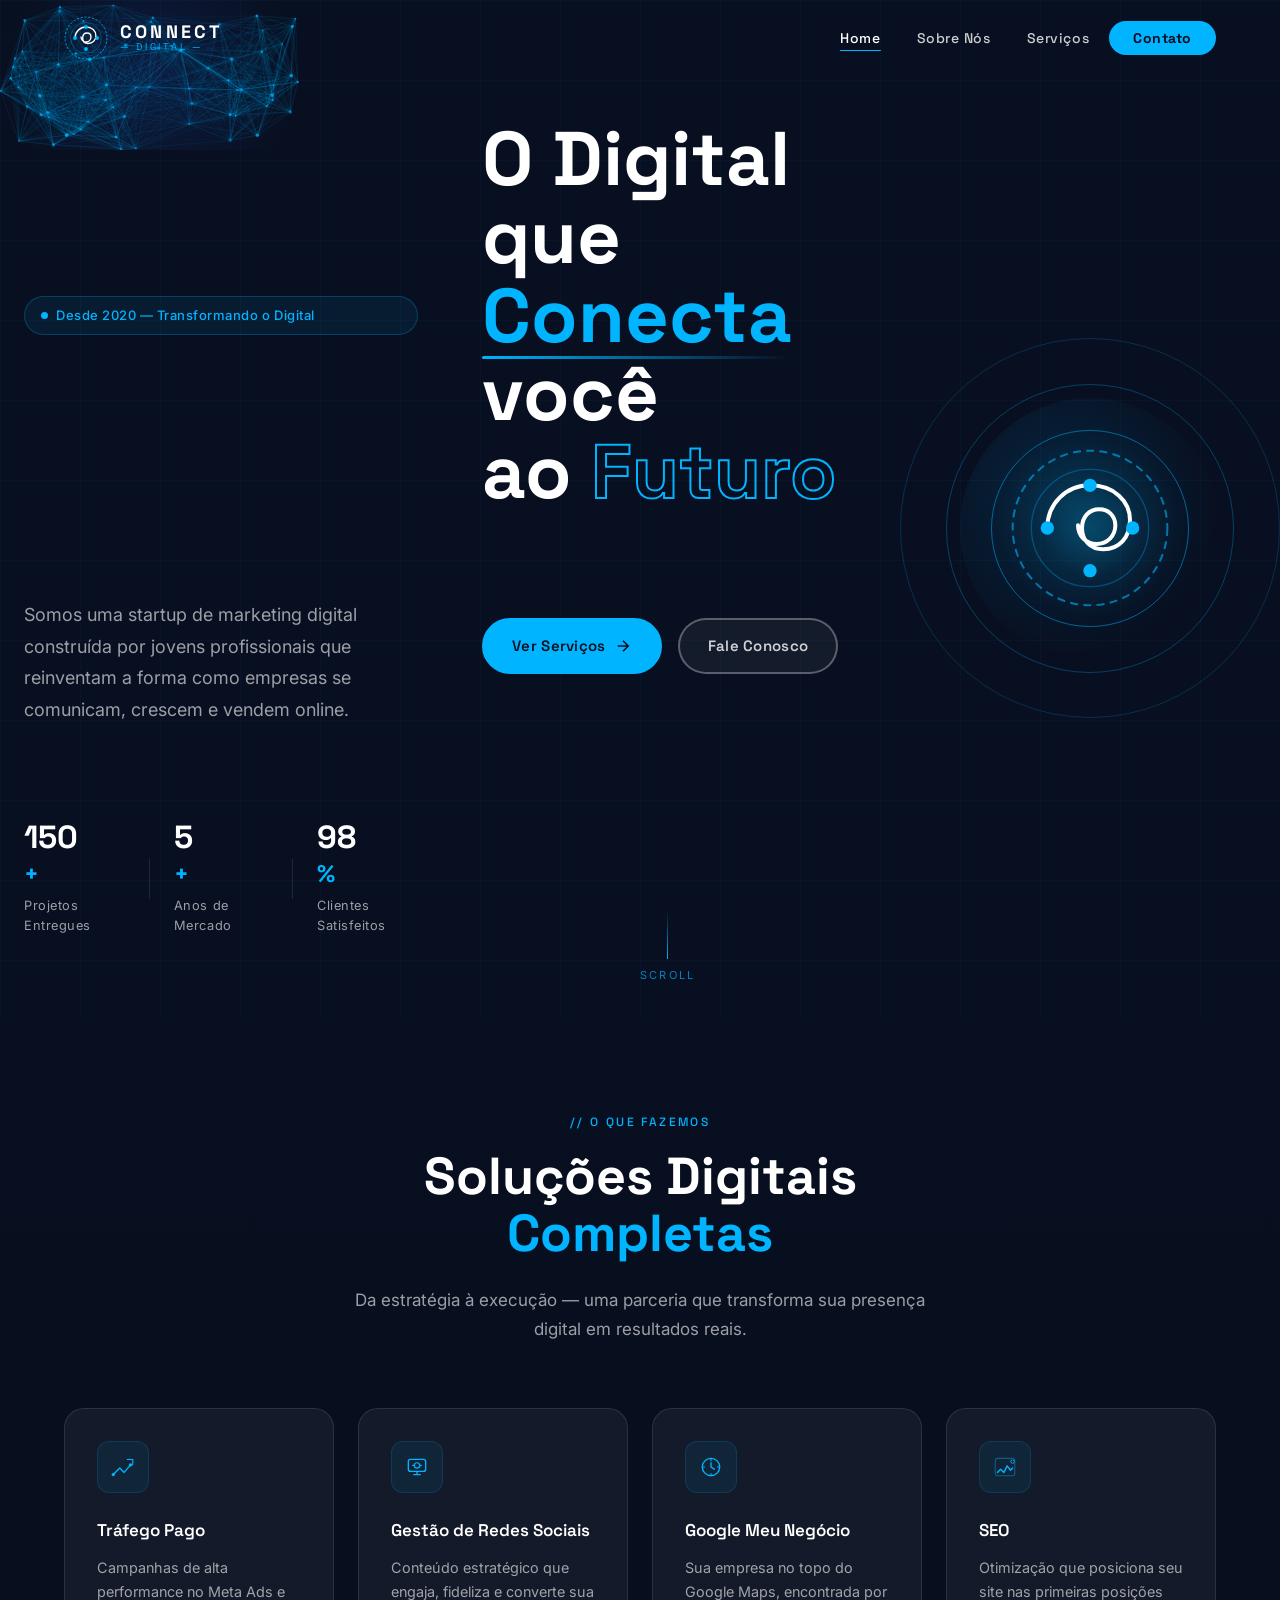
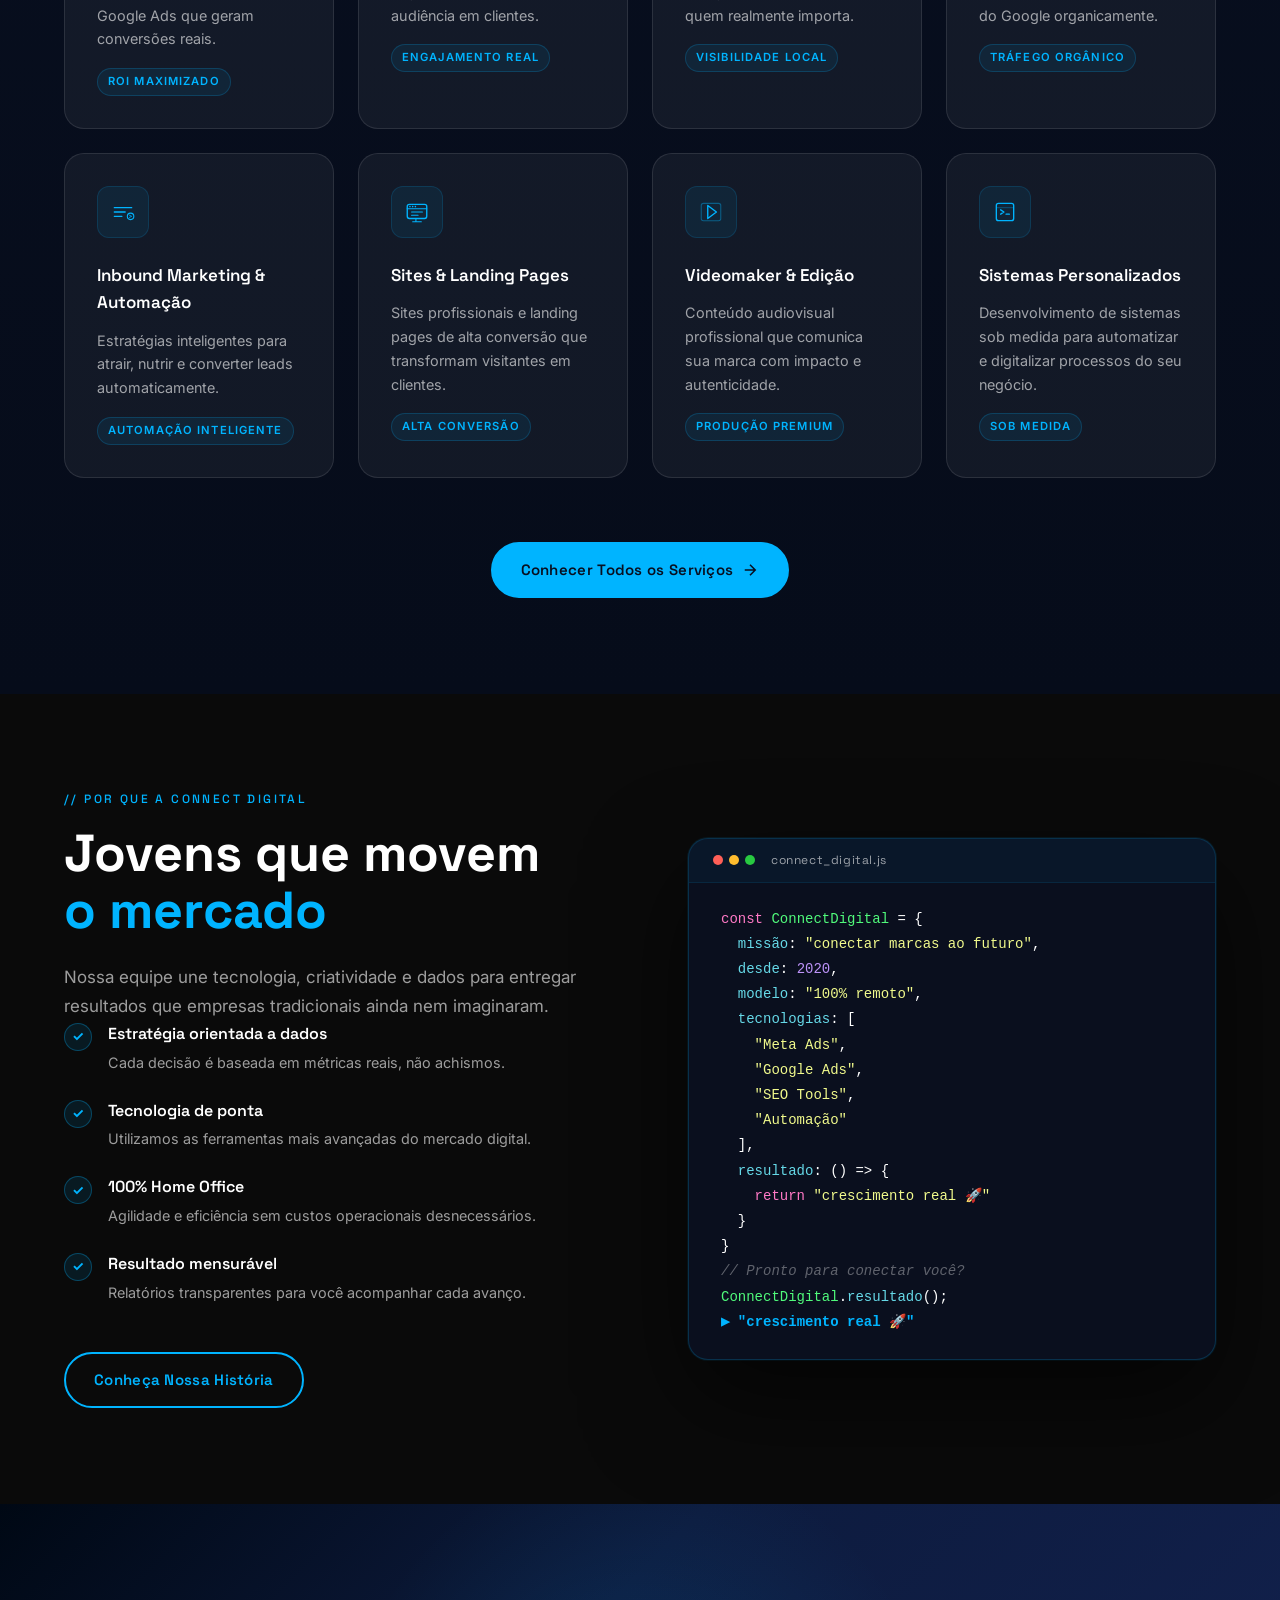
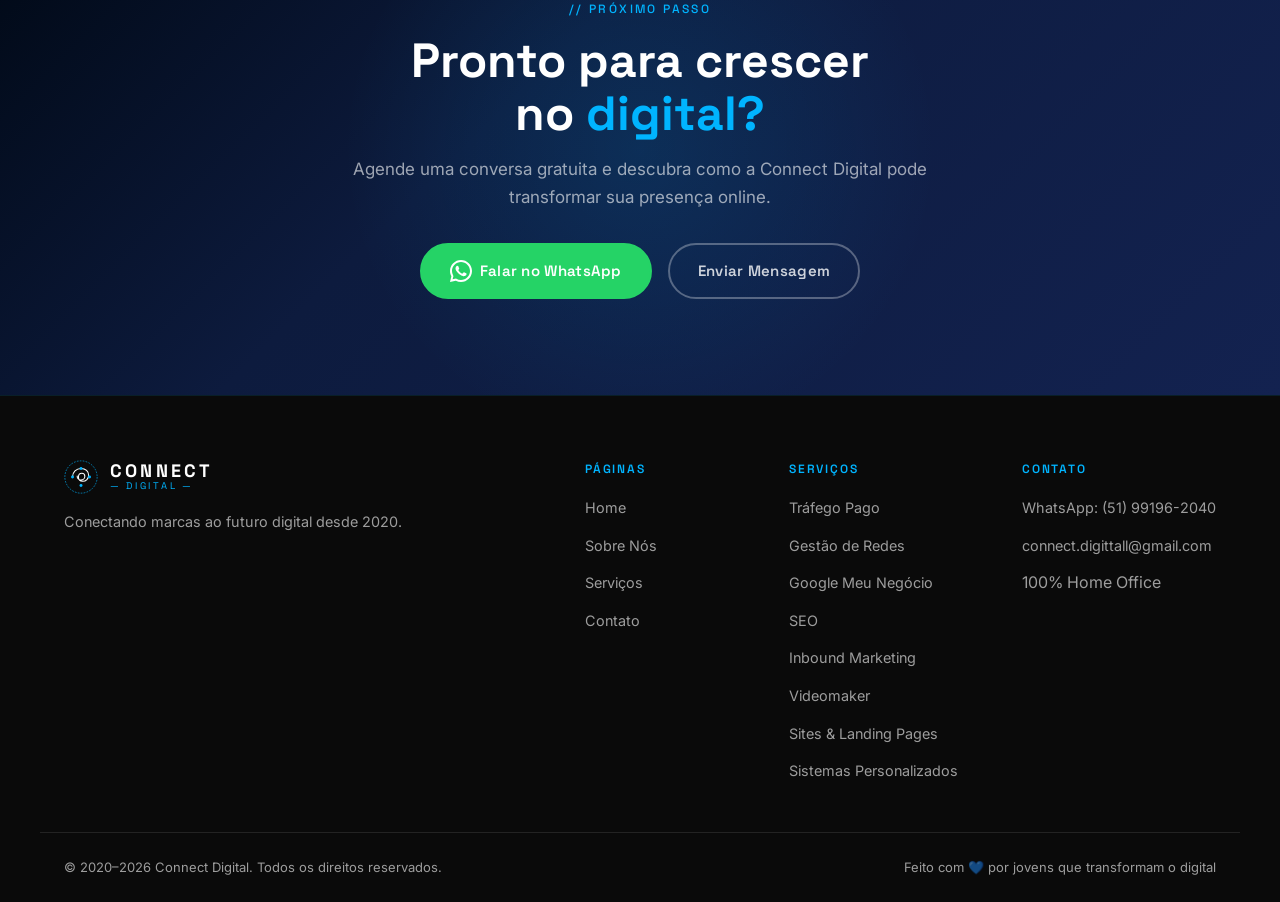
==== index.html @ 00c03a77 "feat: site institucional Connect Digital v1.0 - Home com hero animado e canvas de particulas interat" ====
<!DOCTYPE html>
<html lang="pt-BR">
<head>
  <meta charset="UTF-8" />
  <meta name="viewport" content="width=device-width, initial-scale=1.0" />
  <title>Connect Digital | Agência de Marketing Digital</title>
  <meta name="description" content="Connect Digital — Startup de marketing digital especializada em tráfego pago, gestão de redes sociais, SEO, Google Meu Negócio e muito mais. Desde 2020 transformando negócios no ambiente digital." />
  <meta name="keywords" content="marketing digital, tráfego pago, gestão de redes sociais, SEO, Google Meu Negócio, inbound marketing, videomaker" />
  <link rel="canonical" href="index.html" />
  <link rel="preconnect" href="https://fonts.googleapis.com" />
  <link rel="preconnect" href="https://fonts.gstatic.com" crossorigin />
  <link href="https://fonts.googleapis.com/css2?family=Space+Grotesk:wght@300;400;500;600;700&family=Inter:wght@300;400;500;600&display=swap" rel="stylesheet" />
  <link rel="stylesheet" href="assets/css/main.css" />
  <link rel="stylesheet" href="assets/css/home.css" />
</head>
<body>

  <!-- NAV -->
  <nav class="navbar" id="navbar" role="navigation" aria-label="Navegação principal">
    <div class="nav-container">
      <a href="index.html" class="nav-logo" aria-label="Connect Digital - Página inicial">
        <div class="logo-icon">
          <svg viewBox="0 0 80 80" fill="none" xmlns="http://www.w3.org/2000/svg" aria-hidden="true">
            <circle cx="40" cy="40" r="38" stroke="#00B4FF" stroke-width="1.5" stroke-dasharray="4 3"/>
            <circle cx="40" cy="40" r="28" stroke="#00B4FF" stroke-width="1" opacity="0.5"/>
            <path d="M20 40 C20 29 29 20 40 20 C51 20 58 27 58 36 C58 44 52 50 44 50 C38 50 34 46 34 40 C34 35 37 31 42 31 C46 31 49 34 49 38 C49 43 45 47 40 47 C35 47 31 43 31 38" stroke="white" stroke-width="2.5" stroke-linecap="round" fill="none"/>
            <circle cx="20" cy="40" r="3.5" fill="#00B4FF"/>
            <circle cx="40" cy="20" r="3.5" fill="#00B4FF"/>
            <circle cx="60" cy="40" r="3.5" fill="#00B4FF"/>
            <circle cx="40" cy="60" r="3.5" fill="#00B4FF"/>
          </svg>
        </div>
        <div class="logo-text">
          <span class="logo-name">CONNECT</span>
          <span class="logo-sub">— DIGITAL —</span>
        </div>
      </a>

      <button class="nav-toggle" id="navToggle" aria-label="Abrir menu" aria-expanded="false" aria-controls="navMenu">
        <span></span><span></span><span></span>
      </button>

      <ul class="nav-menu" id="navMenu" role="menubar">
        <li role="none"><a href="index.html" class="nav-link active" role="menuitem">Home</a></li>
        <li role="none"><a href="sobre.html" class="nav-link" role="menuitem">Sobre Nós</a></li>
        <li role="none"><a href="servicos.html" class="nav-link" role="menuitem">Serviços</a></li>
        <li role="none"><a href="contato.html" class="nav-link nav-cta" role="menuitem" id="navCtaBtn">Contato</a></li>
      </ul>
    </div>
  </nav>

  <!-- HERO -->
  <section class="hero" id="hero" aria-label="Seção principal">
    <canvas class="hero-canvas" id="heroCanvas" aria-hidden="true"></canvas>
    <div class="hero-grid-overlay" aria-hidden="true"></div>

    <div class="hero-content">
      <div class="hero-badge" aria-label="Desde 2020">
        <span class="badge-dot" aria-hidden="true"></span>
        Desde 2020 — Transformando o Digital
      </div>

      <h1 class="hero-title">
        O Digital que<br/>
        <span class="hero-title-accent">Conecta</span> você<br/>
        ao <span class="hero-title-stroke">Futuro</span>
      </h1>

      <p class="hero-desc">
        Somos uma startup de marketing digital construída por jovens profissionais que reinventam a forma como empresas se comunicam, crescem e vendem online.
      </p>

      <div class="hero-actions">
        <a href="servicos.html" class="btn btn-primary" id="heroServicesBtn">
          <span>Ver Serviços</span>
          <svg viewBox="0 0 24 24" fill="none" stroke="currentColor" stroke-width="2" aria-hidden="true"><path d="M5 12h14M12 5l7 7-7 7"/></svg>
        </a>
        <a href="contato.html" class="btn btn-ghost" id="heroContactBtn">
          Fale Conosco
        </a>
      </div>

      <div class="hero-stats" role="list" aria-label="Estatísticas da empresa">
        <div class="stat-item" role="listitem">
          <span class="stat-number" data-target="150">0</span><span class="stat-symbol">+</span>
          <span class="stat-label">Projetos Entregues</span>
        </div>
        <div class="stat-divider" aria-hidden="true"></div>
        <div class="stat-item" role="listitem">
          <span class="stat-number" data-target="5">0</span><span class="stat-symbol">+</span>
          <span class="stat-label">Anos de Mercado</span>
        </div>
        <div class="stat-divider" aria-hidden="true"></div>
        <div class="stat-item" role="listitem">
          <span class="stat-number" data-target="98">0</span><span class="stat-symbol">%</span>
          <span class="stat-label">Clientes Satisfeitos</span>
        </div>
      </div>
    </div>

    <div class="hero-visual" aria-hidden="true">
      <div class="orb-container">
        <div class="orb orb-1"></div>
        <div class="orb orb-2"></div>
        <div class="orb orb-3"></div>
        <div class="ring ring-1"></div>
        <div class="ring ring-2"></div>
        <div class="ring ring-3"></div>
        <div class="center-icon">
          <svg viewBox="0 0 120 120" fill="none" xmlns="http://www.w3.org/2000/svg">
            <circle cx="60" cy="60" r="58" stroke="#00B4FF" stroke-width="1.5" stroke-dasharray="6 4" opacity="0.6"/>
            <circle cx="60" cy="60" r="44" stroke="#00B4FF" stroke-width="1" opacity="0.3"/>
            <path d="M28 60 C28 42 42 28 60 28 C78 28 90 40 90 54 C90 67 82 76 70 76 C60 76 54 69 54 60 C54 52 59 46 67 46 C74 46 79 51 79 58 C79 66 73 72 65 72 C57 72 51 66 51 58" stroke="white" stroke-width="3" stroke-linecap="round" fill="none"/>
            <circle cx="28" cy="60" r="5" fill="#00B4FF"/>
            <circle cx="60" cy="28" r="5" fill="#00B4FF"/>
            <circle cx="92" cy="60" r="5" fill="#00B4FF"/>
            <circle cx="60" cy="92" r="5" fill="#00B4FF"/>
          </svg>
        </div>
      </div>
    </div>

    <div class="hero-scroll" aria-label="Role para baixo">
      <div class="scroll-line"></div>
      <span>scroll</span>
    </div>
  </section>

  <!-- SERVICES PREVIEW -->
  <section class="services-preview" id="servicesPreview" aria-labelledby="servicesPreviewTitle">
    <div class="section-container">
      <div class="section-label" aria-hidden="true">// O que fazemos</div>
      <h2 class="section-title" id="servicesPreviewTitle">Soluções Digitais<br/><span class="accent">Completas</span></h2>
      <p class="section-desc">Da estratégia à execução — uma parceria que transforma sua presença digital em resultados reais.</p>

      <div class="services-grid">

        <article class="service-card" id="serviceCard1" tabindex="0">
          <div class="service-icon" aria-hidden="true">
            <svg viewBox="0 0 48 48" fill="none" xmlns="http://www.w3.org/2000/svg">
              <path d="M6 38L18 26L26 34L38 20" stroke="#00B4FF" stroke-width="2.5" stroke-linecap="round" stroke-linejoin="round"/>
              <circle cx="6" cy="38" r="3" fill="#00B4FF"/>
              <circle cx="38" cy="20" r="3" fill="#00B4FF"/>
              <path d="M32 10h10v10" stroke="#00B4FF" stroke-width="2" stroke-linecap="round"/>
            </svg>
          </div>
          <h3 class="service-title">Tráfego Pago</h3>
          <p class="service-desc">Campanhas de alta performance no Meta Ads e Google Ads que geram conversões reais.</p>
          <div class="service-tag">ROI Maximizado</div>
        </article>

        <article class="service-card" id="serviceCard2" tabindex="0">
          <div class="service-icon" aria-hidden="true">
            <svg viewBox="0 0 48 48" fill="none" xmlns="http://www.w3.org/2000/svg">
              <rect x="8" y="10" width="32" height="22" rx="4" stroke="#00B4FF" stroke-width="2.5"/>
              <path d="M18 38h12M24 32v6" stroke="#00B4FF" stroke-width="2.5" stroke-linecap="round"/>
              <circle cx="24" cy="21" r="5" stroke="#00B4FF" stroke-width="2"/>
              <path d="M16 21h2M30 21h2" stroke="#00B4FF" stroke-width="2" stroke-linecap="round"/>
            </svg>
          </div>
          <h3 class="service-title">Gestão de Redes Sociais</h3>
          <p class="service-desc">Conteúdo estratégico que engaja, fideliza e converte sua audiência em clientes.</p>
          <div class="service-tag">Engajamento Real</div>
        </article>

        <article class="service-card" id="serviceCard3" tabindex="0">
          <div class="service-icon" aria-hidden="true">
            <svg viewBox="0 0 48 48" fill="none" xmlns="http://www.w3.org/2000/svg">
              <circle cx="24" cy="24" r="16" stroke="#00B4FF" stroke-width="2.5"/>
              <path d="M24 8v4M24 36v4M8 24h4M36 24h4" stroke="#00B4FF" stroke-width="2" stroke-linecap="round"/>
              <path d="M24 16v8l6 4" stroke="#00B4FF" stroke-width="2.5" stroke-linecap="round"/>
            </svg>
          </div>
          <h3 class="service-title">Google Meu Negócio</h3>
          <p class="service-desc">Sua empresa no topo do Google Maps, encontrada por quem realmente importa.</p>
          <div class="service-tag">Visibilidade Local</div>
        </article>

        <article class="service-card" id="serviceCard4" tabindex="0">
          <div class="service-icon" aria-hidden="true">
            <svg viewBox="0 0 48 48" fill="none" xmlns="http://www.w3.org/2000/svg">
              <path d="M10 34l6-6 6 6 6-12 6 8 4-4" stroke="#00B4FF" stroke-width="2.5" stroke-linecap="round" stroke-linejoin="round"/>
              <rect x="6" y="8" width="36" height="32" rx="4" stroke="#00B4FF" stroke-width="2" opacity="0.4"/>
              <circle cx="38" cy="14" r="4" fill="#00B4FF" opacity="0.8"/>
              <path d="M36 14h4M38 12v4" stroke="#0D1B3E" stroke-width="1.5" stroke-linecap="round"/>
            </svg>
          </div>
          <h3 class="service-title">SEO</h3>
          <p class="service-desc">Otimização que posiciona seu site nas primeiras posições do Google organicamente.</p>
          <div class="service-tag">Tráfego Orgânico</div>
        </article>

        <article class="service-card" id="serviceCard5" tabindex="0">
          <div class="service-icon" aria-hidden="true">
            <svg viewBox="0 0 48 48" fill="none" xmlns="http://www.w3.org/2000/svg">
              <path d="M8 16h32M8 24h20M8 32h14" stroke="#00B4FF" stroke-width="2.5" stroke-linecap="round"/>
              <circle cx="38" cy="32" r="6" stroke="#00B4FF" stroke-width="2"/>
              <path d="M36 30l4 2-4 2" stroke="#00B4FF" stroke-width="1.5" stroke-linecap="round" stroke-linejoin="round"/>
            </svg>
          </div>
          <h3 class="service-title">Inbound Marketing & Automação</h3>
          <p class="service-desc">Estratégias inteligentes para atrair, nutrir e converter leads automaticamente.</p>
          <div class="service-tag">Automação Inteligente</div>
        </article>

        <article class="service-card" id="serviceCard7" tabindex="0">
          <div class="service-icon" aria-hidden="true">
            <svg viewBox="0 0 48 48" fill="none" xmlns="http://www.w3.org/2000/svg">
              <rect x="6" y="10" width="36" height="26" rx="4" stroke="#00B4FF" stroke-width="2.5"/>
              <path d="M6 18h36" stroke="#00B4FF" stroke-width="2" stroke-linecap="round"/>
              <circle cx="11" cy="14" r="1.5" fill="#00B4FF"/>
              <circle cx="16" cy="14" r="1.5" fill="#00B4FF"/>
              <circle cx="21" cy="14" r="1.5" fill="#00B4FF"/>
              <path d="M14 24h20M14 30h12" stroke="#00B4FF" stroke-width="2" stroke-linecap="round"/>
              <path d="M22 36v6M16 42h16" stroke="#00B4FF" stroke-width="2" stroke-linecap="round"/>
            </svg>
          </div>
          <h3 class="service-title">Sites & Landing Pages</h3>
          <p class="service-desc">Sites profissionais e landing pages de alta conversão que transformam visitantes em clientes.</p>
          <div class="service-tag">Alta Conversão</div>
        </article>

        <article class="service-card" id="serviceCard8" tabindex="0">
          <div class="service-icon" aria-hidden="true">
            <svg viewBox="0 0 48 48" fill="none" xmlns="http://www.w3.org/2000/svg">
              <path d="M18 12l16 12-16 12V12z" stroke="#00B4FF" stroke-width="2.5" stroke-linejoin="round" fill="none"/>
              <rect x="6" y="8" width="36" height="32" rx="4" stroke="#00B4FF" stroke-width="2" opacity="0.4"/>
            </svg>
          </div>
          <h3 class="service-title">Videomaker & Edição</h3>
          <p class="service-desc">Conteúdo audiovisual profissional que comunica sua marca com impacto e autenticidade.</p>
          <div class="service-tag">Produção Premium</div>
        </article>

        <article class="service-card" id="serviceCard9" tabindex="0">
          <div class="service-icon" aria-hidden="true">
            <svg viewBox="0 0 48 48" fill="none" xmlns="http://www.w3.org/2000/svg">
              <rect x="8" y="8" width="32" height="32" rx="4" stroke="#00B4FF" stroke-width="2.5"/>
              <path d="M16 20l6 4-6 4" stroke="#00B4FF" stroke-width="2.5" stroke-linecap="round" stroke-linejoin="round"/>
              <path d="M26 28h6" stroke="#00B4FF" stroke-width="2.5" stroke-linecap="round"/>
              <path d="M8 16h32" stroke="#00B4FF" stroke-width="1.5" opacity="0.4"/>
            </svg>
          </div>
          <h3 class="service-title">Sistemas Personalizados</h3>
          <p class="service-desc">Desenvolvimento de sistemas sob medida para automatizar e digitalizar processos do seu negócio.</p>
          <div class="service-tag">Sob Medida</div>
        </article>

      </div>

      <div class="services-cta">
        <a href="servicos.html" class="btn btn-primary" id="allServicesBtn">
          <span>Conhecer Todos os Serviços</span>
          <svg viewBox="0 0 24 24" fill="none" stroke="currentColor" stroke-width="2" aria-hidden="true"><path d="M5 12h14M12 5l7 7-7 7"/></svg>
        </a>
      </div>
    </div>
  </section>

  <!-- WHY US -->
  <section class="why-us" id="whyUs" aria-labelledby="whyUsTitle">
    <div class="section-container">
      <div class="why-content">
        <div class="section-label" aria-hidden="true">// Por que a Connect Digital</div>
        <h2 class="section-title" id="whyUsTitle">Jovens que movem<br/><span class="accent">o mercado</span></h2>
        <p class="section-desc">Nossa equipe une tecnologia, criatividade e dados para entregar resultados que empresas tradicionais ainda nem imaginaram.</p>

        <div class="why-list" role="list">
          <div class="why-item" role="listitem">
            <div class="why-check" aria-hidden="true">✓</div>
            <div>
              <strong>Estratégia orientada a dados</strong>
              <p>Cada decisão é baseada em métricas reais, não achismos.</p>
            </div>
          </div>
          <div class="why-item" role="listitem">
            <div class="why-check" aria-hidden="true">✓</div>
            <div>
              <strong>Tecnologia de ponta</strong>
              <p>Utilizamos as ferramentas mais avançadas do mercado digital.</p>
            </div>
          </div>
          <div class="why-item" role="listitem">
            <div class="why-check" aria-hidden="true">✓</div>
            <div>
              <strong>100% Home Office</strong>
              <p>Agilidade e eficiência sem custos operacionais desnecessários.</p>
            </div>
          </div>
          <div class="why-item" role="listitem">
            <div class="why-check" aria-hidden="true">✓</div>
            <div>
              <strong>Resultado mensurável</strong>
              <p>Relatórios transparentes para você acompanhar cada avanço.</p>
            </div>
          </div>
        </div>

        <a href="sobre.html" class="btn btn-secondary" id="aboutUsBtn">Conheça Nossa História</a>
      </div>

      <div class="why-visual" aria-hidden="true">
        <div class="tech-window">
          <div class="window-bar">
            <div class="window-dots">
              <span></span><span></span><span></span>
            </div>
            <span class="window-title">connect_digital.js</span>
          </div>
          <div class="window-code">
            <pre><code><span class="code-keyword">const</span> <span class="code-var">ConnectDigital</span> = {
  <span class="code-prop">missão</span>: <span class="code-string">"conectar marcas ao futuro"</span>,
  <span class="code-prop">desde</span>: <span class="code-number">2020</span>,
  <span class="code-prop">modelo</span>: <span class="code-string">"100% remoto"</span>,
  <span class="code-prop">tecnologias</span>: [
    <span class="code-string">"Meta Ads"</span>,
    <span class="code-string">"Google Ads"</span>,
    <span class="code-string">"SEO Tools"</span>,
    <span class="code-string">"Automação"</span>
  ],
  <span class="code-prop">resultado</span>: () =&gt; {
    <span class="code-keyword">return</span> <span class="code-string">"crescimento real 🚀"</span>
  }
}
<span class="code-comment">// Pronto para conectar você?</span>
<span class="code-var">ConnectDigital</span>.<span class="code-prop">resultado</span>();
<span class="code-output">▶ "crescimento real 🚀"</span></code></pre>
          </div>
        </div>
      </div>
    </div>
  </section>

  <!-- CTA SECTION -->
  <section class="cta-section" id="ctaSection" aria-labelledby="ctaTitle">
    <div class="cta-bg" aria-hidden="true"></div>
    <div class="cta-container">
      <div class="section-label" aria-hidden="true">// Próximo passo</div>
      <h2 class="cta-title" id="ctaTitle">Pronto para crescer<br/>no <span class="accent">digital?</span></h2>
      <p class="cta-desc">Agende uma conversa gratuita e descubra como a Connect Digital pode transformar sua presença online.</p>
      <div class="cta-actions">
        <a href="https://wa.me/5551991962040?text=Olá!%20Vim%20pelo%20site%20da%20Connect%20Digital%20e%20gostaria%20de%20saber%20mais%20sobre%20os%20serviços."
           class="btn btn-whatsapp" id="ctaWhatsappBtn" target="_blank" rel="noopener noreferrer">
          <svg viewBox="0 0 24 24" fill="currentColor" aria-hidden="true"><path d="M17.472 14.382c-.297-.149-1.758-.867-2.03-.967-.273-.099-.471-.148-.67.15-.197.297-.767.966-.94 1.164-.173.199-.347.223-.644.075-.297-.15-1.255-.463-2.39-1.475-.883-.788-1.48-1.761-1.653-2.059-.173-.297-.018-.458.13-.606.134-.133.298-.347.446-.52.149-.174.198-.298.298-.497.099-.198.05-.371-.025-.52-.075-.149-.669-1.612-.916-2.207-.242-.579-.487-.5-.669-.51-.173-.008-.371-.01-.57-.01-.198 0-.52.074-.792.372-.272.297-1.04 1.016-1.04 2.479 0 1.462 1.065 2.875 1.213 3.074.149.198 2.096 3.2 5.077 4.487.709.306 1.262.489 1.694.625.712.227 1.36.195 1.871.118.571-.085 1.758-.719 2.006-1.413.248-.694.248-1.289.173-1.413-.074-.124-.272-.198-.57-.347z"/><path d="M12 0C5.373 0 0 5.373 0 12c0 2.111.547 4.094 1.508 5.818L0 24l6.335-1.492A11.955 11.955 0 0012 24c6.627 0 12-5.373 12-12S18.627 0 12 0zm0 21.818a9.808 9.808 0 01-5.034-1.386l-.362-.214-3.75.883.929-3.655-.235-.374A9.794 9.794 0 012.182 12C2.182 6.579 6.579 2.182 12 2.182S21.818 6.579 21.818 12 17.421 21.818 12 21.818z"/></svg>
          <span>Falar no WhatsApp</span>
        </a>
        <a href="contato.html" class="btn btn-outline-light" id="ctaFormBtn">Enviar Mensagem</a>
      </div>
    </div>
  </section>

  <!-- FOOTER -->
  <footer class="footer" role="contentinfo">
    <div class="footer-container">
      <div class="footer-brand">
        <a href="index.html" class="nav-logo" aria-label="Connect Digital">
          <div class="logo-icon logo-icon-sm">
            <svg viewBox="0 0 80 80" fill="none" xmlns="http://www.w3.org/2000/svg" aria-hidden="true">
              <circle cx="40" cy="40" r="38" stroke="#00B4FF" stroke-width="1.5" stroke-dasharray="4 3"/>
              <path d="M20 40 C20 29 29 20 40 20 C51 20 58 27 58 36 C58 44 52 50 44 50 C38 50 34 46 34 40 C34 35 37 31 42 31 C46 31 49 34 49 38 C49 43 45 47 40 47 C35 47 31 43 31 38" stroke="white" stroke-width="2.5" stroke-linecap="round" fill="none"/>
              <circle cx="20" cy="40" r="3.5" fill="#00B4FF"/>
              <circle cx="40" cy="20" r="3.5" fill="#00B4FF"/>
              <circle cx="60" cy="40" r="3.5" fill="#00B4FF"/>
              <circle cx="40" cy="60" r="3.5" fill="#00B4FF"/>
            </svg>
          </div>
          <div class="logo-text">
            <span class="logo-name">CONNECT</span>
            <span class="logo-sub">— DIGITAL —</span>
          </div>
        </a>
        <p class="footer-tagline">Conectando marcas ao futuro digital desde 2020.</p>
      </div>

      <nav class="footer-nav" aria-label="Links do rodapé">
        <div class="footer-col">
          <h4 class="footer-col-title">Páginas</h4>
          <ul>
            <li><a href="index.html">Home</a></li>
            <li><a href="sobre.html">Sobre Nós</a></li>
            <li><a href="servicos.html">Serviços</a></li>
            <li><a href="contato.html">Contato</a></li>
          </ul>
        </div>
        <div class="footer-col">
          <h4 class="footer-col-title">Serviços</h4>
          <ul>
            <li><a href="servicos.html">Tráfego Pago</a></li>
            <li><a href="servicos.html">Gestão de Redes</a></li>
            <li><a href="servicos.html">Google Meu Negócio</a></li>
            <li><a href="servicos.html">SEO</a></li>
            <li><a href="servicos.html">Inbound Marketing</a></li>
            <li><a href="servicos.html">Videomaker</a></li>
            <li><a href="servicos.html">Sites & Landing Pages</a></li>
            <li><a href="servicos.html">Sistemas Personalizados</a></li>
          </ul>
        </div>
        <div class="footer-col">
          <h4 class="footer-col-title">Contato</h4>
          <ul>
            <li>
              <a href="https://wa.me/5551991962040" target="_blank" rel="noopener noreferrer">
                WhatsApp: (51) 99196-2040
              </a>
            </li>
            <li>
              <a href="mailto:connect.digittall@gmail.com">connect.digittall@gmail.com</a>
            </li>
            <li><span style="opacity:0.6;">100% Home Office</span></li>
          </ul>
        </div>
      </nav>
    </div>

    <div class="footer-bottom">
      <p>© 2020–<span id="currentYear"></span> Connect Digital. Todos os direitos reservados.</p>
      <p>Feito com 💙 por jovens que transformam o digital</p>
    </div>
  </footer>

  <script src="assets/js/main.js"></script>
  <script src="assets/js/home.js"></script>
</body>
</html>
---- assets/css/main.css ----
/* =========================================
   CONNECT DIGITAL — main.css
   Design System: Navy + Electric Blue + Black
   ========================================= */

/* -- Imports & Reset -- */
*, *::before, *::after { box-sizing: border-box; margin: 0; padding: 0; }

:root {
  /* Brand Colors */
  --navy-deep:    #080F20;
  --navy-dark:    #0D1B3E;
  --navy-mid:     #132250;
  --navy-light:   #1A2E68;
  --blue-bright:  #00B4FF;
  --blue-glow:    #00D4FF;
  --blue-dim:     #0078B4;
  --black:        #000000;
  --black-soft:   #0A0A0A;
  --white:        #FFFFFF;
  --white-80:     rgba(255,255,255,0.80);
  --white-60:     rgba(255,255,255,0.60);
  --white-30:     rgba(255,255,255,0.30);
  --white-10:     rgba(255,255,255,0.10);
  --white-05:     rgba(255,255,255,0.05);

  /* Typography */
  --font-display: 'Space Grotesk', sans-serif;
  --font-body:    'Inter', sans-serif;

  /* Spacing (8pt grid) */
  --sp-1: 4px;  --sp-2: 8px;  --sp-3: 12px; --sp-4: 16px;
  --sp-5: 24px; --sp-6: 32px; --sp-7: 48px; --sp-8: 64px; --sp-9: 96px;

  /* Transitions */
  --ease-out: cubic-bezier(0.22,1,0.36,1);
  --ease-spring: cubic-bezier(0.34,1.56,0.64,1);
  --dur-fast: 150ms;
  --dur-mid:  300ms;
  --dur-slow: 600ms;

  /* Border radius */
  --r-sm: 6px;  --r-md: 12px; --r-lg: 20px; --r-xl: 32px; --r-full: 9999px;
}

html { scroll-behavior: smooth; font-size: 16px; }

body {
  font-family: var(--font-body);
  background: var(--navy-deep);
  color: var(--white);
  line-height: 1.6;
  overflow-x: hidden;
  -webkit-font-smoothing: antialiased;
}

img { max-width: 100%; display: block; }
a  { color: inherit; text-decoration: none; }
ul { list-style: none; }
button { cursor: pointer; font-family: inherit; border: none; background: none; }

/* -- Typography -- */
.accent { color: var(--blue-bright); }

/* -- Layout -- */
.section-container {
  max-width: 1200px;
  margin: 0 auto;
  padding: 0 var(--sp-5);
}

.section-label {
  font-family: var(--font-display);
  font-size: 0.75rem;
  font-weight: 500;
  letter-spacing: 0.2em;
  text-transform: uppercase;
  color: var(--blue-bright);
  margin-bottom: var(--sp-4);
}

.section-title {
  font-family: var(--font-display);
  font-size: clamp(2rem, 5vw, 3.25rem);
  font-weight: 700;
  line-height: 1.1;
  color: var(--white);
  margin-bottom: var(--sp-5);
}
.section-title.centered { text-align: center; }

.section-desc {
  font-size: 1.0625rem;
  color: var(--white-60);
  line-height: 1.7;
  max-width: 600px;
}

/* ============================================================
   NAVBAR
   ============================================================ */
.navbar {
  position: fixed; top: 0; left: 0; width: 100%; z-index: 1000;
  padding: var(--sp-4) 0;
  transition: background var(--dur-mid) var(--ease-out),
              box-shadow var(--dur-mid) var(--ease-out),
              padding var(--dur-mid) var(--ease-out);
}

.navbar.scrolled {
  background: rgba(8,15,32,0.95);
  backdrop-filter: blur(20px);
  -webkit-backdrop-filter: blur(20px);
  box-shadow: 0 1px 0 rgba(0,180,255,0.15);
  padding: var(--sp-3) 0;
}

.nav-container {
  max-width: 1200px;
  margin: 0 auto;
  padding: 0 var(--sp-5);
  display: flex;
  align-items: center;
  justify-content: space-between;
  gap: var(--sp-5);
}

/* Logo */
.nav-logo {
  display: flex;
  align-items: center;
  gap: var(--sp-3);
  flex-shrink: 0;
}

.logo-icon {
  width: 44px;
  height: 44px;
  flex-shrink: 0;
  animation: logoSpin 20s linear infinite;
}

.logo-icon-sm { width: 34px; height: 34px; }

@keyframes logoSpin {
  from { transform: rotate(0deg); }
  to   { transform: rotate(360deg); }
}

.logo-text {
  display: flex;
  flex-direction: column;
  line-height: 1;
  gap: 2px;
}

.logo-name {
  font-family: var(--font-display);
  font-size: 1.125rem;
  font-weight: 700;
  letter-spacing: 0.18em;
  color: var(--white);
}

.logo-sub {
  font-family: var(--font-display);
  font-size: 0.6rem;
  font-weight: 400;
  letter-spacing: 0.28em;
  color: var(--blue-bright);
}

/* Nav Menu */
.nav-menu {
  display: flex;
  align-items: center;
  gap: var(--sp-1);
}

.nav-link {
  font-family: var(--font-display);
  font-size: 0.875rem;
  font-weight: 500;
  letter-spacing: 0.04em;
  color: var(--white-80);
  padding: var(--sp-2) var(--sp-4);
  border-radius: var(--r-sm);
  transition: color var(--dur-fast), background var(--dur-fast);
  position: relative;
}

.nav-link::after {
  content: '';
  position: absolute;
  bottom: 4px; left: 50%;
  transform: translateX(-50%) scaleX(0);
  width: calc(100% - 2rem);
  height: 1px;
  background: var(--blue-bright);
  transition: transform var(--dur-mid) var(--ease-out);
}

.nav-link:hover,
.nav-link.active {
  color: var(--white);
}

.nav-link:hover::after,
.nav-link.active::after {
  transform: translateX(-50%) scaleX(1);
}

.nav-link.nav-cta {
  background: var(--blue-bright);
  color: var(--navy-deep) !important;
  font-weight: 700;
  padding: var(--sp-2) var(--sp-5);
  border-radius: var(--r-full);
  transition: background var(--dur-fast), transform var(--dur-fast),
              box-shadow var(--dur-fast);
}

.nav-link.nav-cta::after { display: none; }

.nav-link.nav-cta:hover {
  background: var(--blue-glow);
  transform: translateY(-1px);
  box-shadow: 0 4px 20px rgba(0,180,255,0.4);
}

/* Hamburger */
.nav-toggle {
  display: none;
  flex-direction: column;
  gap: 5px;
  padding: var(--sp-2);
  border-radius: var(--r-sm);
}

.nav-toggle span {
  display: block;
  width: 24px; height: 2px;
  background: var(--white);
  border-radius: var(--r-full);
  transition: transform var(--dur-mid) var(--ease-out),
              opacity var(--dur-mid);
}

.nav-toggle.open span:nth-child(1) { transform: translateY(7px) rotate(45deg); }
.nav-toggle.open span:nth-child(2) { opacity: 0; }
.nav-toggle.open span:nth-child(3) { transform: translateY(-7px) rotate(-45deg); }

/* ============================================================
   BUTTONS
   Psychology: Primary = action/trust (blue), 
               Ghost = secondary/safe,
               Secondary = aspiration (outlined),
               WhatsApp = green urgency/social proof
   ============================================================ */
.btn {
  display: inline-flex;
  align-items: center;
  justify-content: center;
  gap: var(--sp-2);
  font-family: var(--font-display);
  font-weight: 600;
  font-size: 0.9375rem;
  letter-spacing: 0.02em;
  padding: 14px 28px;
  border-radius: var(--r-full);
  transition: transform var(--dur-fast) var(--ease-out),
              box-shadow var(--dur-fast),
              background var(--dur-fast),
              color var(--dur-fast);
  cursor: pointer;
  border: 2px solid transparent;
  text-decoration: none;
  white-space: nowrap;
}

.btn svg { width: 18px; height: 18px; transition: transform var(--dur-fast) var(--ease-spring); }
.btn:hover svg { transform: translateX(3px); }

/* Primary — Electric Blue (trust + clarity + action) */
.btn-primary {
  background: var(--blue-bright);
  color: var(--navy-deep);
  border-color: var(--blue-bright);
  box-shadow: 0 0 0 rgba(0,180,255,0);
}
.btn-primary:hover {
  background: var(--blue-glow);
  border-color: var(--blue-glow);
  transform: translateY(-2px);
  box-shadow: 0 8px 32px rgba(0,180,255,0.45);
}
.btn-primary:active { transform: translateY(0); }

/* Ghost — Minimal (secondary action, low pressure) */
.btn-ghost {
  background: var(--white-05);
  color: var(--white-80);
  border-color: var(--white-30);
  backdrop-filter: blur(10px);
}
.btn-ghost:hover {
  background: var(--white-10);
  color: var(--white);
  border-color: var(--white-60);
  transform: translateY(-2px);
}

/* Secondary — Outlined Blue (trust, aspiration) */
.btn-secondary {
  background: transparent;
  color: var(--blue-bright);
  border-color: var(--blue-bright);
}
.btn-secondary:hover {
  background: rgba(0,180,255,0.1);
  transform: translateY(-2px);
  box-shadow: 0 4px 20px rgba(0,180,255,0.2);
}

/* Outline Light */
.btn-outline-light {
  background: transparent;
  color: var(--white-80);
  border-color: var(--white-30);
}
.btn-outline-light:hover {
  background: var(--white-10);
  color: var(--white);
  border-color: var(--white-60);
  transform: translateY(-2px);
}

/* WhatsApp — Green (social proof + urgency + action) */
.btn-whatsapp {
  background: #25D366;
  color: var(--white);
  border-color: #25D366;
}
.btn-whatsapp:hover {
  background: #20BA5A;
  border-color: #20BA5A;
  transform: translateY(-2px);
  box-shadow: 0 8px 32px rgba(37,211,102,0.45);
}
.btn-whatsapp svg { width: 22px; height: 22px; }

.btn-full { width: 100%; }

/* ============================================================
   PAGE HERO (inner pages)
   ============================================================ */
.page-hero {
  position: relative;
  padding: 160px 0 80px;
  overflow: hidden;
  text-align: center;
}

.page-hero-bg {
  position: absolute; inset: 0;
  background: linear-gradient(135deg, var(--navy-deep) 0%, var(--navy-dark) 50%, var(--navy-mid) 100%);
}

.page-hero-lines {
  position: absolute; inset: 0;
  background-image:
    linear-gradient(rgba(0,180,255,0.06) 1px, transparent 1px),
    linear-gradient(90deg, rgba(0,180,255,0.06) 1px, transparent 1px);
  background-size: 60px 60px;
  animation: gridShift 20s linear infinite;
}

@keyframes gridShift {
  from { background-position: 0 0; }
  to   { background-position: 60px 60px; }
}

.page-hero-content {
  position: relative;
  z-index: 1;
  max-width: 800px;
  margin: 0 auto;
  padding: 0 var(--sp-5);
}

.page-title {
  font-family: var(--font-display);
  font-size: clamp(2.5rem, 7vw, 4.5rem);
  font-weight: 700;
  line-height: 1.05;
  color: var(--white);
  margin-bottom: var(--sp-4);
}

.page-subtitle {
  font-size: 1.125rem;
  color: var(--white-60);
}

/* Breadcrumb */
.breadcrumb {
  display: flex;
  align-items: center;
  justify-content: center;
  gap: var(--sp-2);
  font-size: 0.8125rem;
  color: var(--white-60);
  margin-bottom: var(--sp-5);
}
.breadcrumb a { color: var(--blue-bright); }
.breadcrumb a:hover { text-decoration: underline; }

/* ============================================================
   CTA SECTION (shared)
   ============================================================ */
.cta-section {
  position: relative;
  padding: var(--sp-9) 0;
  text-align: center;
  overflow: hidden;
}

.cta-bg {
  position: absolute; inset: 0;
  background: linear-gradient(135deg, #000814 0%, var(--navy-dark) 40%, var(--navy-mid) 100%);
}

.cta-bg::before {
  content: '';
  position: absolute;
  width: 600px; height: 600px;
  top: 50%; left: 50%;
  transform: translate(-50%,-50%);
  background: radial-gradient(circle, rgba(0,180,255,0.12) 0%, transparent 70%);
  border-radius: 50%;
  animation: ctaPulse 4s ease-in-out infinite;
}

@keyframes ctaPulse {
  0%, 100% { transform: translate(-50%,-50%) scale(1); opacity: 0.6; }
  50%       { transform: translate(-50%,-50%) scale(1.2); opacity: 1; }
}

.cta-container {
  position: relative;
  z-index: 1;
  max-width: 700px;
  margin: 0 auto;
  padding: 0 var(--sp-5);
}

.cta-title {
  font-family: var(--font-display);
  font-size: clamp(2rem, 5vw, 3rem);
  font-weight: 700;
  line-height: 1.1;
  color: var(--white);
  margin-bottom: var(--sp-4);
}

.cta-desc {
  font-size: 1.0625rem;
  color: var(--white-60);
  margin-bottom: var(--sp-6);
}

.cta-actions {
  display: flex;
  align-items: center;
  justify-content: center;
  gap: var(--sp-4);
  flex-wrap: wrap;
}

/* ============================================================
   FOOTER
   ============================================================ */
.footer {
  background: var(--black-soft);
  border-top: 1px solid rgba(0,180,255,0.12);
  padding: var(--sp-8) 0 0;
}

.footer-container {
  max-width: 1200px;
  margin: 0 auto;
  padding: 0 var(--sp-5) var(--sp-7);
  display: flex;
  gap: var(--sp-8);
  flex-wrap: wrap;
}

.footer-brand {
  flex: 1;
  min-width: 220px;
}

.footer-tagline {
  font-size: 0.9rem;
  color: var(--white-60);
  margin-top: var(--sp-4);
  line-height: 1.6;
}

.footer-nav {
  display: flex;
  gap: var(--sp-8);
  flex-wrap: wrap;
}

.footer-col { min-width: 140px; }

.footer-col-title {
  font-family: var(--font-display);
  font-size: 0.75rem;
  font-weight: 600;
  letter-spacing: 0.15em;
  text-transform: uppercase;
  color: var(--blue-bright);
  margin-bottom: var(--sp-4);
}

.footer-col ul { display: flex; flex-direction: column; gap: var(--sp-3); }

.footer-col a {
  font-size: 0.9rem;
  color: var(--white-60);
  transition: color var(--dur-fast);
}

.footer-col a:hover { color: var(--white); }

.footer-bottom {
  border-top: 1px solid var(--white-10);
  padding: var(--sp-5);
  display: flex;
  align-items: center;
  justify-content: space-between;
  flex-wrap: wrap;
  gap: var(--sp-3);
  max-width: 1200px;
  margin: 0 auto;
}

.footer-bottom p {
  font-size: 0.8125rem;
  color: var(--white-60);
}

/* ============================================================
   ANIMATIONS & UTILITIES
   ============================================================ */
.fade-up {
  opacity: 0;
  transform: translateY(30px);
  transition: opacity 0.7s var(--ease-out), transform 0.7s var(--ease-out);
}

.fade-up.visible {
  opacity: 1;
  transform: translateY(0);
}

/* Spin utility */
@keyframes spinAnim {
  to { transform: rotate(360deg); }
}
.spin { animation: spinAnim 1s linear infinite; }

/* ============================================================
   RESPONSIVE
   ============================================================ */
@media (max-width: 768px) {
  .nav-toggle { display: flex; }

  .nav-menu {
    position: fixed;
    top: 0; left: 0; width: 100%; height: 100vh;
    background: rgba(8,15,32,0.98);
    backdrop-filter: blur(20px);
    flex-direction: column;
    justify-content: center;
    gap: var(--sp-3);
    transform: translateX(100%);
    transition: transform var(--dur-mid) var(--ease-out);
    z-index: 999;
  }

  .nav-menu.open { transform: translateX(0); }

  .nav-link {
    font-size: 1.5rem;
    padding: var(--sp-4) var(--sp-6);
  }

  .nav-link.nav-cta {
    font-size: 1.125rem;
    padding: var(--sp-4) var(--sp-7);
    margin-top: var(--sp-4);
  }

  .footer-container { flex-direction: column; gap: var(--sp-6); }
  .footer-nav { gap: var(--sp-6); }
  .footer-bottom { flex-direction: column; text-align: center; }

  .cta-actions { flex-direction: column; }
}

@media (prefers-reduced-motion: reduce) {
  *, *::before, *::after {
    animation-duration: 0.001ms !important;
    transition-duration: 0.001ms !important;
  }
}
---- assets/css/home.css ----
/* =========================================
   home.css — Hero + Home-specific sections
   ========================================= */

/* ============================================================
   HERO
   ============================================================ */
.hero {
  position: relative;
  min-height: 100vh;
  display: flex;
  align-items: center;
  overflow: hidden;
  padding: 120px 0 80px;
}

/* Particle Canvas */
.hero-canvas {
  position: absolute;
  inset: 0;
  z-index: 0;
}

/* Grid Overlay */
.hero-grid-overlay {
  position: absolute; inset: 0; z-index: 1;
  background-image:
    linear-gradient(rgba(0,180,255,0.04) 1px, transparent 1px),
    linear-gradient(90deg, rgba(0,180,255,0.04) 1px, transparent 1px);
  background-size: 80px 80px;
}

/* Hero Content */
.hero-content {
  position: relative;
  z-index: 2;
  max-width: 1200px;
  margin: 0 auto;
  padding: 0 var(--sp-5);
  width: 100%;
  display: grid;
  grid-template-columns: 1fr 1fr;
  align-items: center;
  gap: var(--sp-8);
}

/* Badge */
.hero-badge {
  display: inline-flex;
  align-items: center;
  gap: var(--sp-2);
  background: rgba(0,180,255,0.08);
  border: 1px solid rgba(0,180,255,0.25);
  padding: var(--sp-2) var(--sp-4);
  border-radius: var(--r-full);
  font-size: 0.8125rem;
  font-weight: 500;
  color: var(--blue-bright);
  letter-spacing: 0.04em;
  margin-bottom: var(--sp-5);
  animation: fadeSlideDown 0.8s var(--ease-out) both;
}

.badge-dot {
  width: 7px; height: 7px;
  border-radius: 50%;
  background: var(--blue-bright);
  animation: badgePulse 2s ease-in-out infinite;
}

@keyframes badgePulse {
  0%,100% { box-shadow: 0 0 0 0 rgba(0,180,255,0.6); }
  50%      { box-shadow: 0 0 0 6px rgba(0,180,255,0); }
}

@keyframes fadeSlideDown {
  from { opacity: 0; transform: translateY(-16px); }
  to   { opacity: 1; transform: translateY(0); }
}

/* Hero Title */
.hero-title {
  font-family: var(--font-display);
  font-size: clamp(2.75rem, 6vw, 4.75rem);
  font-weight: 700;
  line-height: 1.03;
  color: var(--white);
  margin-bottom: var(--sp-5);
  animation: fadeSlideUp 0.9s var(--ease-out) 0.1s both;
}

.hero-title-accent {
  color: var(--blue-bright);
  position: relative;
  display: inline-block;
}

.hero-title-accent::after {
  content: '';
  position: absolute;
  bottom: -4px; left: 0;
  width: 100%; height: 3px;
  background: linear-gradient(90deg, var(--blue-bright), transparent);
  border-radius: var(--r-full);
}

.hero-title-stroke {
  -webkit-text-stroke: 2px var(--blue-bright);
  color: transparent;
}

@keyframes fadeSlideUp {
  from { opacity: 0; transform: translateY(30px); }
  to   { opacity: 1; transform: translateY(0); }
}

/* Hero Description */
.hero-desc {
  font-size: 1.125rem;
  color: var(--white-60);
  line-height: 1.75;
  max-width: 500px;
  margin-bottom: var(--sp-6);
  animation: fadeSlideUp 0.9s var(--ease-out) 0.2s both;
}

/* Hero Actions */
.hero-actions {
  display: flex;
  gap: var(--sp-4);
  flex-wrap: wrap;
  margin-bottom: var(--sp-8);
  animation: fadeSlideUp 0.9s var(--ease-out) 0.3s both;
}

/* Stats */
.hero-stats {
  display: flex;
  align-items: center;
  gap: var(--sp-5);
  animation: fadeSlideUp 0.9s var(--ease-out) 0.4s both;
}

.stat-item {
  display: flex;
  flex-direction: column;
  gap: 2px;
}

.stat-number {
  font-family: var(--font-display);
  font-size: 2rem;
  font-weight: 700;
  color: var(--white);
  line-height: 1;
}

.stat-symbol {
  font-family: var(--font-display);
  font-size: 1.5rem;
  font-weight: 700;
  color: var(--blue-bright);
}

.stat-label {
  font-size: 0.8rem;
  color: var(--white-60);
  letter-spacing: 0.04em;
}

.stat-divider {
  width: 1px;
  height: 40px;
  background: var(--white-10);
  flex-shrink: 0;
}

/* Hero Visual (right col) */
.hero-visual {
  position: relative;
  display: flex;
  align-items: center;
  justify-content: center;
  height: 480px;
  animation: fadeSlideUp 1s var(--ease-out) 0.2s both;
}

.orb-container {
  position: relative;
  width: 380px; height: 380px;
  display: flex;
  align-items: center;
  justify-content: center;
}

.ring {
  position: absolute;
  border-radius: 50%;
  border: 1px solid rgba(0,180,255,0.2);
  animation: ringPulse 4s ease-in-out infinite;
}

.ring-1 { width: 100%; height: 100%; animation-delay: 0s; }
.ring-2 { width: 76%; height: 76%; animation-delay: 0.5s; border-color: rgba(0,180,255,0.3); }
.ring-3 { width: 52%; height: 52%; animation-delay: 1s; border-color: rgba(0,180,255,0.5); }

@keyframes ringPulse {
  0%, 100% { transform: scale(1); opacity: 0.6; }
  50%       { transform: scale(1.04); opacity: 1; }
}

.orb {
  position: absolute;
  border-radius: 50%;
  animation: orbFloat 6s ease-in-out infinite;
}

.orb-1 {
  width: 260px; height: 260px;
  background: radial-gradient(circle at 40% 40%, rgba(0,180,255,0.15) 0%, transparent 70%);
  animation-delay: 0s;
}
.orb-2 {
  width: 180px; height: 180px;
  background: radial-gradient(circle, rgba(0,180,255,0.08) 0%, transparent 70%);
  animation-delay: 1s;
}
.orb-3 {
  width: 100px; height: 100px;
  background: radial-gradient(circle, rgba(0,212,255,0.12) 0%, transparent 70%);
  animation-delay: 2s;
}

@keyframes orbFloat {
  0%, 100% { transform: translateY(0) rotate(0deg); }
  50%       { transform: translateY(-20px) rotate(5deg); }
}

.center-icon {
  position: relative; z-index: 2;
  width: 160px; height: 160px;
  animation: centerFloat 5s ease-in-out infinite;
  filter: drop-shadow(0 0 30px rgba(0,180,255,0.4));
}

@keyframes centerFloat {
  0%, 100% { transform: translateY(0); }
  50%       { transform: translateY(-12px); }
}

/* Scroll Indicator */
.hero-scroll {
  position: absolute;
  bottom: var(--sp-6);
  left: 50%;
  transform: translateX(-50%);
  z-index: 2;
  display: flex;
  flex-direction: column;
  align-items: center;
  gap: var(--sp-2);
  animation: fadeSlideUp 1s var(--ease-out) 0.8s both;
}

.scroll-line {
  width: 1px; height: 48px;
  background: linear-gradient(to bottom, transparent, var(--blue-bright));
  animation: scrollPulse 2s ease-in-out infinite;
}

@keyframes scrollPulse {
  0%, 100% { opacity: 0.4; transform: scaleY(1); }
  50%       { opacity: 1; transform: scaleY(1.1); }
}

.hero-scroll span {
  font-size: 0.6875rem;
  letter-spacing: 0.2em;
  text-transform: uppercase;
  color: var(--blue-bright);
  opacity: 0.7;
}

/* ============================================================
   SERVICES PREVIEW
   ============================================================ */
.services-preview {
  padding: var(--sp-9) 0;
  background: linear-gradient(180deg, var(--navy-deep) 0%, #060C1A 100%);
}

.services-preview .section-container {
  display: flex;
  flex-direction: column;
  align-items: center;
  text-align: center;
}

.services-preview .section-desc { margin-bottom: var(--sp-8); }

.services-grid {
  display: grid;
  grid-template-columns: repeat(4, 1fr);
  gap: var(--sp-5);
  width: 100%;
}

.service-card {
  background: var(--white-05);
  border: 1px solid var(--white-10);
  border-radius: var(--r-lg);
  padding: var(--sp-6);
  text-align: left;
  transition: transform var(--dur-mid) var(--ease-out),
              border-color var(--dur-mid),
              box-shadow var(--dur-mid);
  cursor: default;
  outline: none;
  position: relative;
  overflow: hidden;
}

.service-card::before {
  content: '';
  position: absolute;
  top: 0; left: 0; width: 100%;
  height: 2px;
  background: linear-gradient(90deg, transparent, var(--blue-bright), transparent);
  opacity: 0;
  transition: opacity var(--dur-mid);
}

.service-card:hover,
.service-card:focus-visible {
  transform: translateY(-6px);
  border-color: rgba(0,180,255,0.4);
  box-shadow: 0 20px 60px rgba(0,0,0,0.4), 0 0 0 1px rgba(0,180,255,0.15);
}

.service-card:hover::before,
.service-card:focus-visible::before { opacity: 1; }

.service-icon {
  width: 52px; height: 52px;
  margin-bottom: var(--sp-5);
  background: rgba(0,180,255,0.08);
  border-radius: var(--r-md);
  padding: var(--sp-3);
  border: 1px solid rgba(0,180,255,0.15);
  transition: background var(--dur-mid);
}

.service-card:hover .service-icon {
  background: rgba(0,180,255,0.15);
}

.service-icon svg { width: 100%; height: 100%; }

.service-title {
  font-family: var(--font-display);
  font-size: 1.0625rem;
  font-weight: 600;
  color: var(--white);
  margin-bottom: var(--sp-3);
}

.service-desc {
  font-size: 0.9rem;
  color: var(--white-60);
  line-height: 1.65;
  margin-bottom: var(--sp-4);
}

.service-tag {
  display: inline-flex;
  font-size: 0.7rem;
  font-weight: 600;
  letter-spacing: 0.1em;
  text-transform: uppercase;
  color: var(--blue-bright);
  background: rgba(0,180,255,0.08);
  border: 1px solid rgba(0,180,255,0.2);
  padding: 4px 10px;
  border-radius: var(--r-full);
}

.services-cta { margin-top: var(--sp-8); }

/* ============================================================
   WHY US
   ============================================================ */
.why-us {
  padding: var(--sp-9) 0;
  background: var(--black-soft);
}

.why-us .section-container {
  display: grid;
  grid-template-columns: 1fr 1fr;
  gap: var(--sp-9);
  align-items: center;
}

.why-list {
  display: flex;
  flex-direction: column;
  gap: var(--sp-5);
  margin-bottom: var(--sp-7);
}

.why-item {
  display: flex;
  gap: var(--sp-4);
  align-items: flex-start;
}

.why-check {
  width: 28px; height: 28px;
  border-radius: 50%;
  background: rgba(0,180,255,0.1);
  border: 1px solid rgba(0,180,255,0.3);
  color: var(--blue-bright);
  font-size: 0.85rem;
  font-weight: 700;
  display: flex;
  align-items: center;
  justify-content: center;
  flex-shrink: 0;
  margin-top: 2px;
}

.why-item strong {
  font-family: var(--font-display);
  font-size: 1rem;
  font-weight: 600;
  color: var(--white);
  display: block;
  margin-bottom: 4px;
}

.why-item p {
  font-size: 0.9rem;
  color: var(--white-60);
  line-height: 1.6;
}

/* Code Window */
.tech-window {
  background: #0A0F1E;
  border: 1px solid rgba(0,180,255,0.2);
  border-radius: var(--r-lg);
  overflow: hidden;
  box-shadow: 0 40px 100px rgba(0,0,0,0.6), 0 0 0 1px rgba(0,180,255,0.1);
}

.window-bar {
  display: flex;
  align-items: center;
  gap: var(--sp-4);
  padding: var(--sp-3) var(--sp-5);
  background: rgba(0,180,255,0.05);
  border-bottom: 1px solid rgba(0,180,255,0.1);
}

.window-dots {
  display: flex; gap: 6px;
}

.window-dots span {
  width: 10px; height: 10px;
  border-radius: 50%;
}

.window-dots span:nth-child(1) { background: #FF5F57; }
.window-dots span:nth-child(2) { background: #FFBD2E; }
.window-dots span:nth-child(3) { background: #28CA41; }

.window-title {
  font-family: var(--font-display);
  font-size: 0.75rem;
  color: var(--white-60);
  letter-spacing: 0.05em;
}

.window-code {
  padding: var(--sp-5) var(--sp-6);
  overflow-x: auto;
}

.window-code pre {
  font-family: 'Fira Code', 'Courier New', monospace;
  font-size: 0.875rem;
  line-height: 1.8;
  white-space: pre;
}

.code-keyword { color: #FF79C6; }
.code-var     { color: #50FA7B; }
.code-prop    { color: #66D9E8; }
.code-string  { color: #F1FA8C; }
.code-number  { color: #BD93F9; }
.code-comment { color: rgba(255,255,255,0.35); font-style: italic; }
.code-output  { color: var(--blue-bright); font-weight: 600; }

/* ============================================================
   RESPONSIVE — HOME
   ============================================================ */
@media (max-width: 1024px) {
  .hero-content {
    grid-template-columns: 1fr;
    text-align: center;
  }

  .hero-desc { max-width: 100%; margin: 0 auto var(--sp-6); }
  .hero-actions { justify-content: center; }
  .hero-stats  { justify-content: center; }
  .hero-visual { display: none; }
  .hero-title-accent::after { display: none; }

  .services-grid { grid-template-columns: repeat(2, 1fr); }

  .why-us .section-container { grid-template-columns: 1fr; }
  .tech-window { max-width: 560px; margin: 0 auto; }
}

@media (max-width: 640px) {
  .services-grid { grid-template-columns: 1fr; }
  .hero-stats { gap: var(--sp-4); }
}
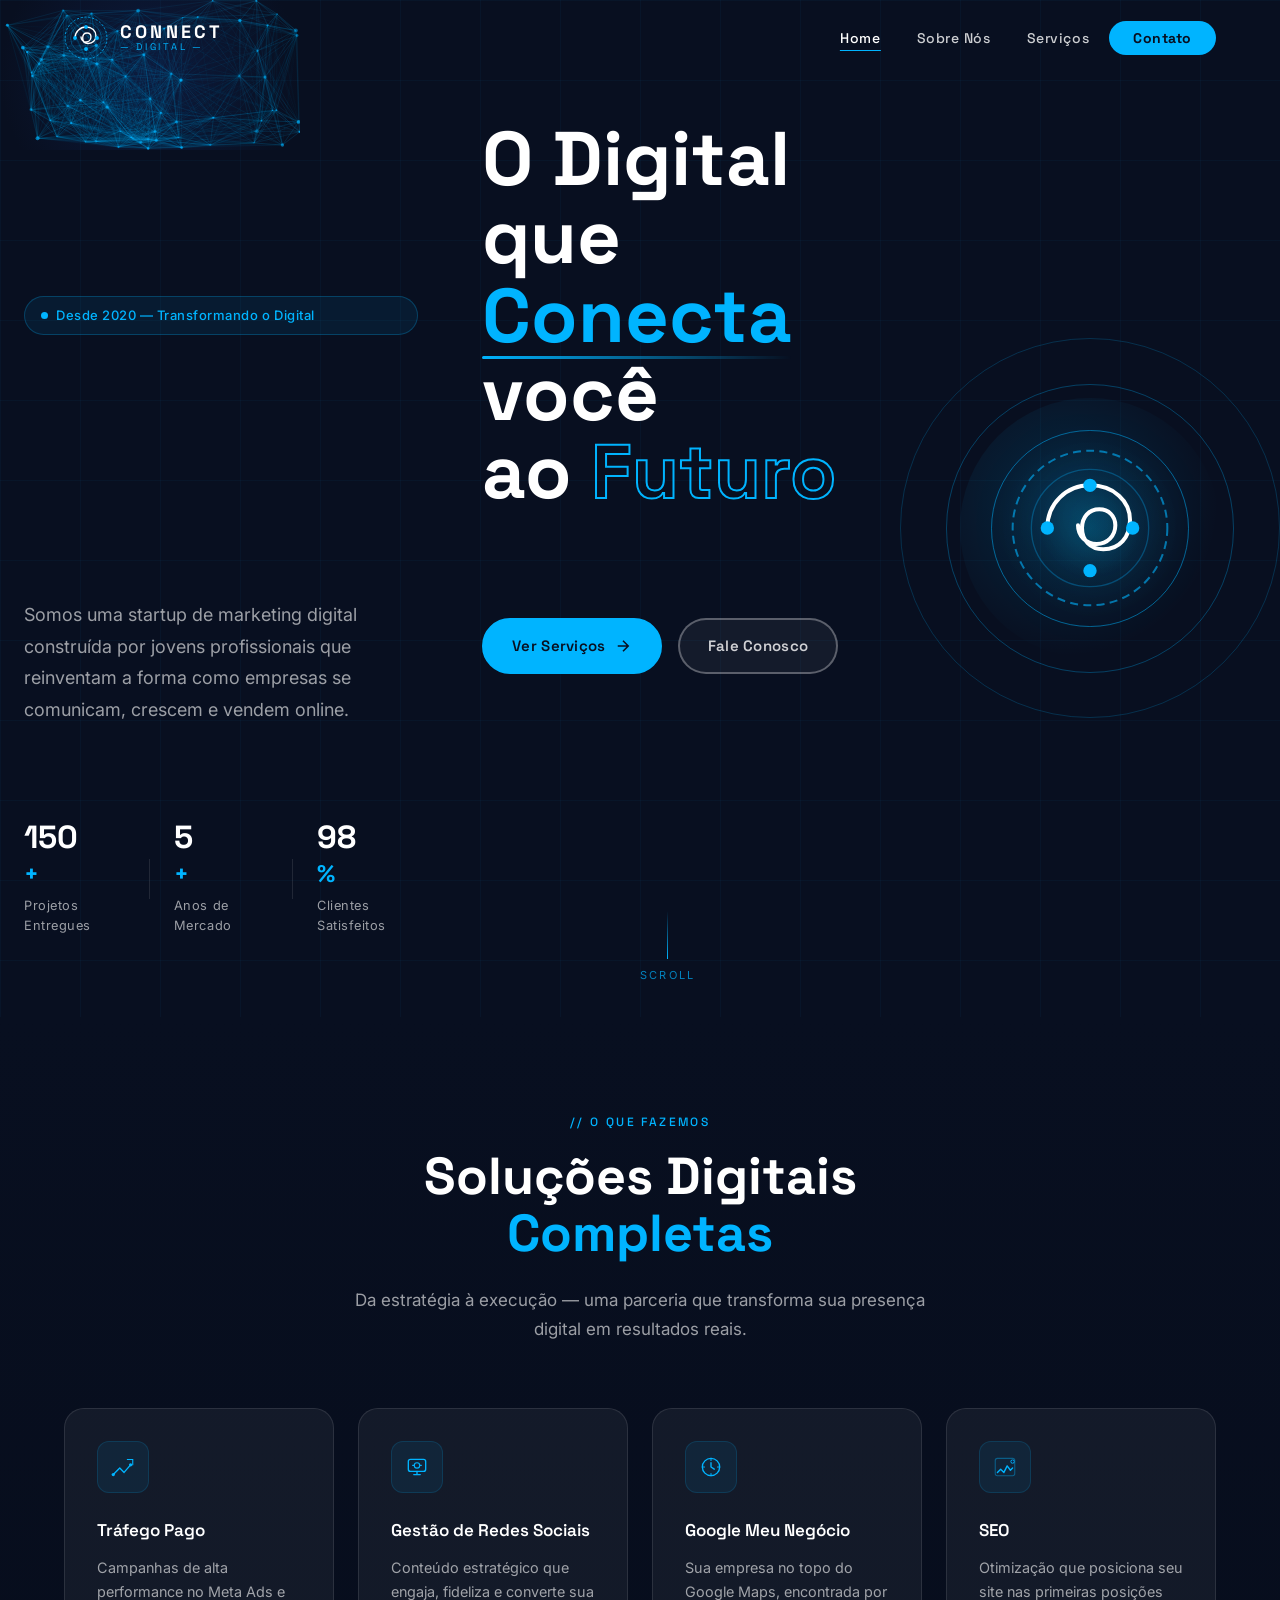
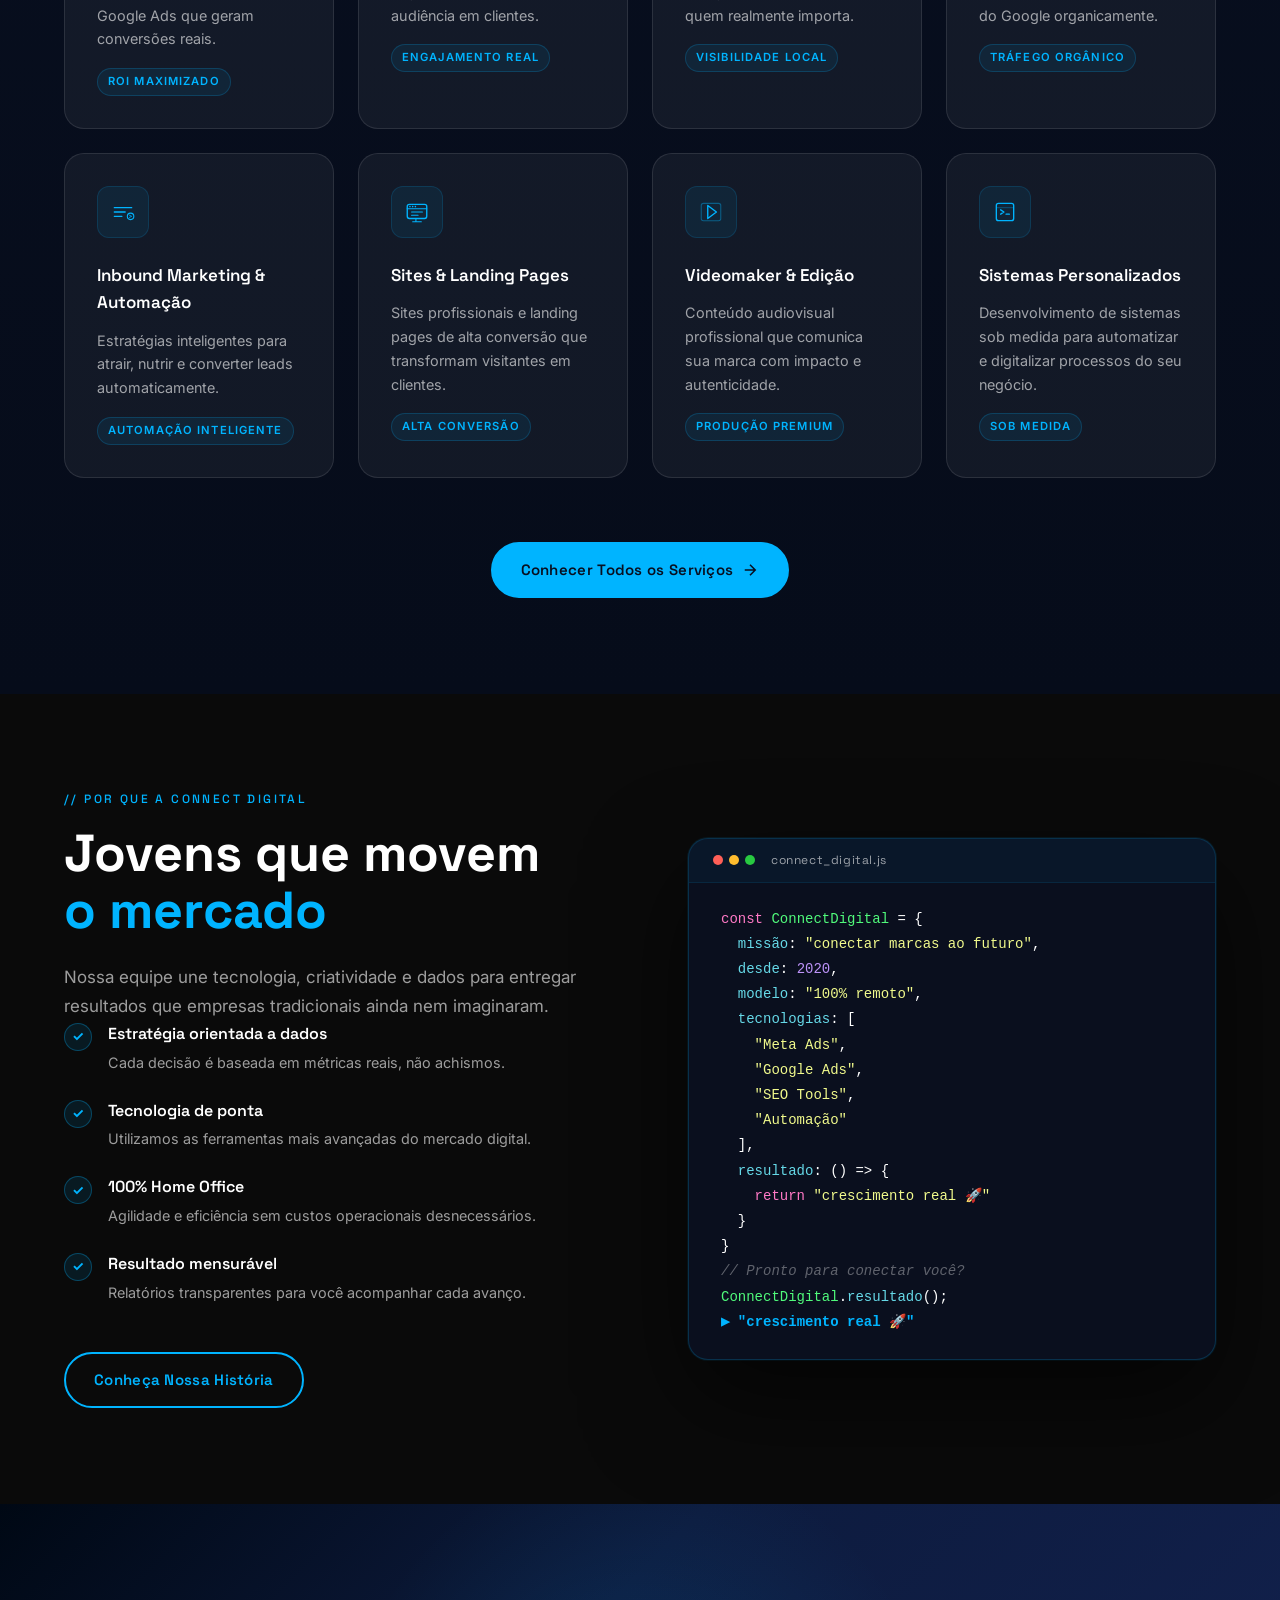
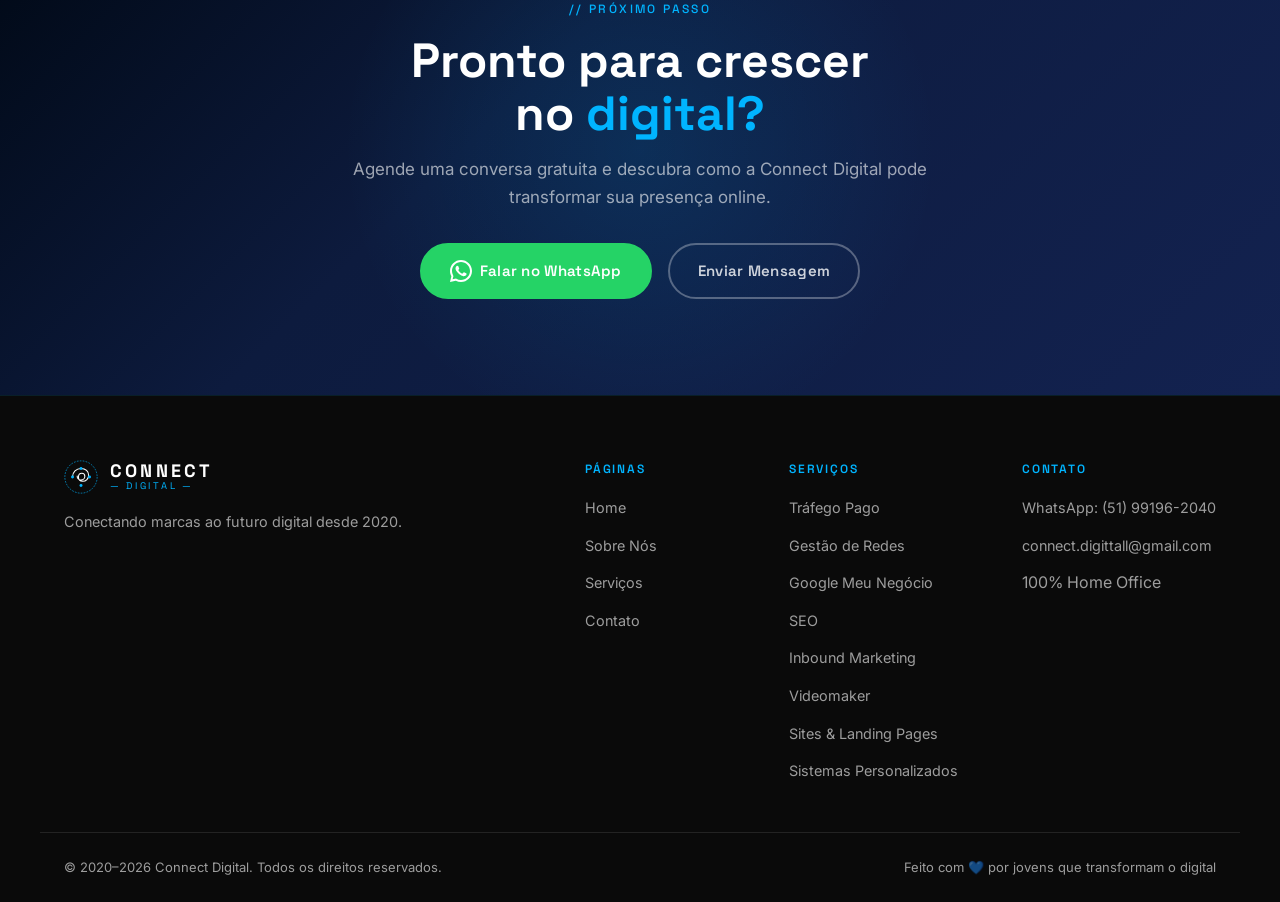
==== commit ff4be374: "add custom favicon and web manifest for logo" ====
--- a/index.html
+++ b/index.html
@@ -5,6 +5,12 @@
   <meta name="viewport" content="width=device-width, initial-scale=1.0" />
   <title>Connect Digital | Agência de Marketing Digital</title>
   <meta name="description" content="Connect Digital — Startup de marketing digital especializada em tráfego pago, gestão de redes sociais, SEO, Google Meu Negócio e muito mais. Desde 2020 transformando negócios no ambiente digital." />
+  <link rel="icon" type="image/png" href="favicon-96x96.png" sizes="96x96" />
+  <link rel="icon" type="image/x-icon" href="favicon.ico" />
+  <link rel="shortcut icon" href="favicon.ico" />
+  <link rel="apple-touch-icon" sizes="180x180" href="apple-touch-icon.png" />
+  <meta name="apple-mobile-web-app-title" content="Connect Digital" />
+  <link rel="manifest" href="site.webmanifest" />
   <meta name="keywords" content="marketing digital, tráfego pago, gestão de redes sociais, SEO, Google Meu Negócio, inbound marketing, videomaker" />
   <link rel="canonical" href="index.html" />
   <link rel="preconnect" href="https://fonts.googleapis.com" />
